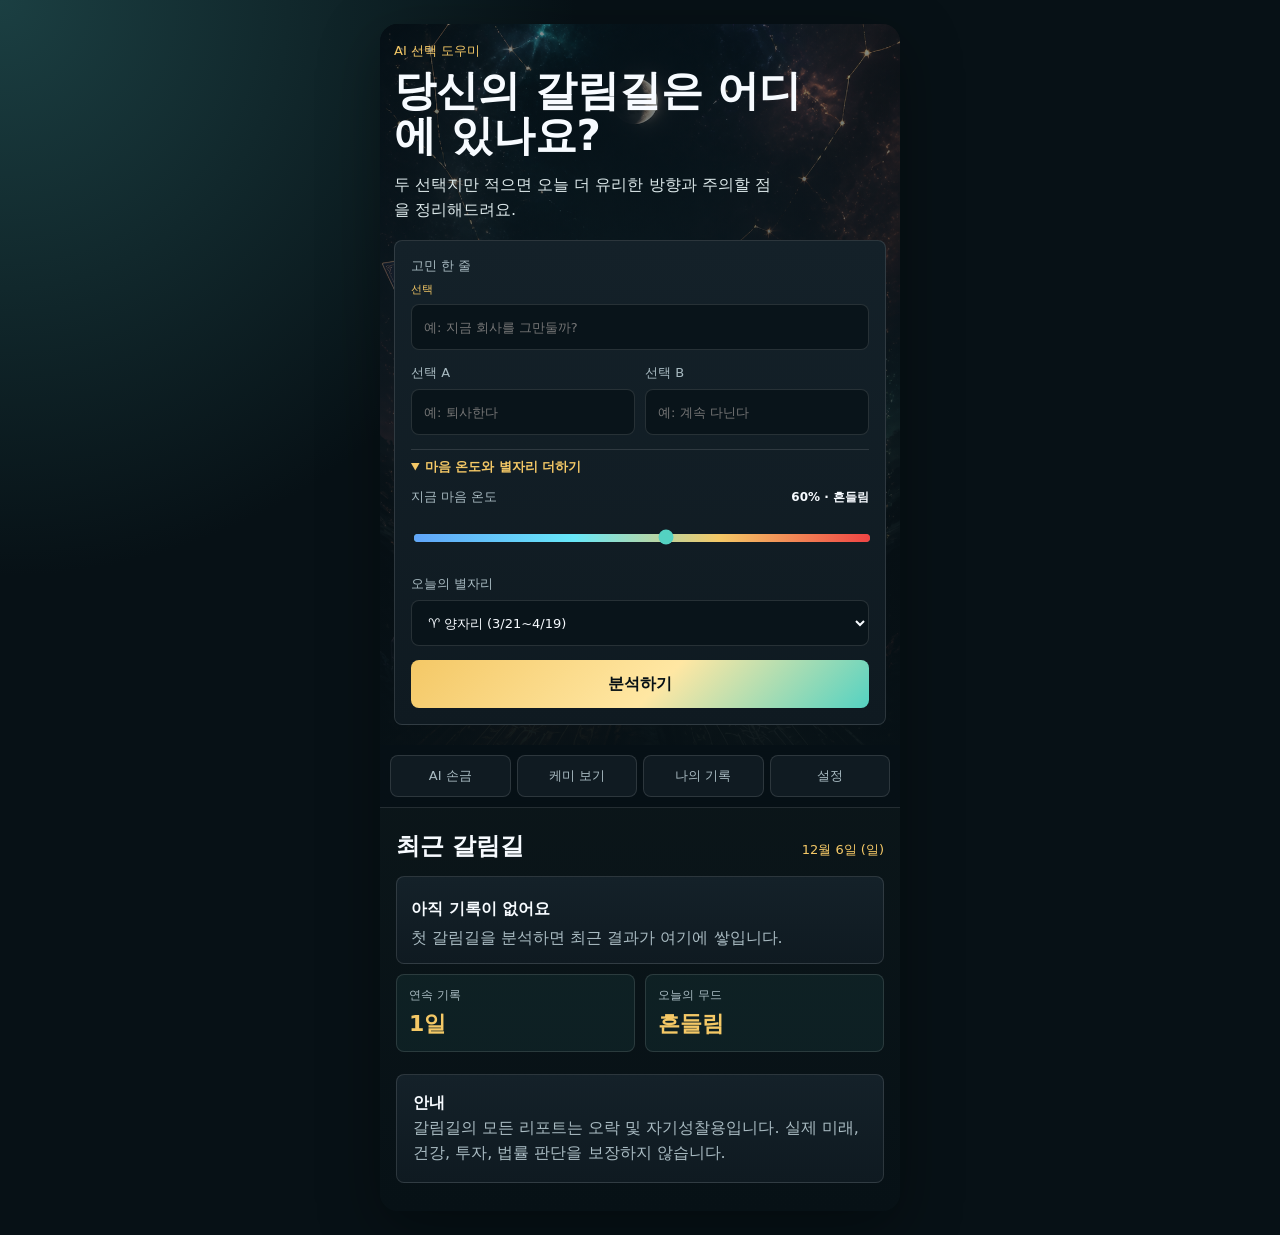
==== index.html @ 31baccf1 "Add files via upload" ====
<!doctype html>
<html lang="ko">
  <head>
    <meta charset="utf-8">
    <meta name="viewport" content="width=device-width, initial-scale=1">
    <meta name="theme-color" content="#091116">
    <title>갈림길</title>
    <link rel="manifest" href="manifest.webmanifest">
    <link rel="stylesheet" href="styles.css">
  </head>
  <body>
    <main class="app-shell">
      <section class="home-hero">
        <img class="hero-bg" src="assets/crossroads-hero.png" alt="">
        <div class="hero-shade"></div>
        <div class="home-content">
          <p class="eyebrow">AI 선택 도우미</p>
          <h1>당신의 갈림길은 어디에 있나요?</h1>
          <p class="subcopy">두 선택지만 적으면 오늘 더 유리한 방향과 주의할 점을 정리해드려요.</p>
          <form class="panel home-choice-form" id="choiceForm">
            <label>
              고민 한 줄 <span class="optional-label">선택</span>
              <input id="questionInput" type="text" placeholder="예: 지금 회사를 그만둘까?">
            </label>
            <div class="choice-pair">
              <label>
                선택 A
                <input id="choiceA" type="text" placeholder="예: 퇴사한다">
              </label>
              <label>
                선택 B
                <input id="choiceB" type="text" placeholder="예: 계속 다닌다">
              </label>
            </div>
            <details class="advanced-options" open>
              <summary>마음 온도와 별자리 더하기</summary>
              <label class="mood-control">
                <span>지금 마음 온도 <strong id="moodValue">60% · 흔들림</strong></span>
                <input id="moodInput" type="range" min="1" max="10" value="6">
              </label>
              <label>
                오늘의 별자리
                <select id="signInput"></select>
              </label>
            </details>
            <button class="wide-button" id="choiceSubmitButton" type="submit">분석하기</button>
          </form>
          <article class="analysis-loader" id="analysisLoader" aria-live="polite">
            <div class="loader-orbit"></div>
            <strong>갈림길을 읽는 중</strong>
            <p id="loaderText">고민의 무게와 선택지의 온도를 맞춰보고 있어요.</p>
          </article>
          <article class="result-card" id="choiceResult"></article>
        </div>
      </section>

      <nav class="tabbar" aria-label="주요 메뉴">
        <button class="tab" data-tab="ritual">AI 손금</button>
        <button class="tab" data-tab="chemistry">케미 보기</button>
        <button class="tab" data-tab="archive">나의 기록</button>
        <button class="tab" data-tab="settings">설정</button>
      </nav>

      <section class="home-section">
        <div class="section-head">
          <h2>최근 갈림길</h2>
          <span id="todayDate"></span>
        </div>
        <div class="recent-list" id="recentList"></div>
        <div class="home-stats">
          <div>
            <span>연속 기록</span>
            <strong id="streakCount">0일</strong>
          </div>
          <div>
            <span>오늘의 무드</span>
            <strong id="moodLabel">흔들림</strong>
          </div>
        </div>
      </section>

      <section class="screen" id="ritual">
        <div class="section-head">
          <h2>AI 손금 카드</h2>
          <span>AI palm reading</span>
        </div>
        <div class="panel palm-panel">
          <label class="upload-box" for="palmInput">
            <input id="palmInput" type="file" accept="image/*" capture="environment">
            <span class="upload-icon">+</span>
            <strong>손바닥 촬영하기</strong>
            <small>카메라로 손 전체와 손금이 선명하게 보이게 촬영해주세요.</small>
          </label>
          <div class="privacy-note">
            <strong>사진 처리 안내</strong>
            <p>손금 사진은 분석 후 즉시 삭제됩니다.</p>
            <p>사진은 제3자에게 제공되지 않습니다.</p>
          </div>
          <img id="palmPreview" class="palm-preview" alt="선택한 손바닥 사진 미리보기">
          <label class="consent-row">
            <input id="palmConsent" type="checkbox">
            <span>재미용 AI 해석을 위해 선택한 사진이 OpenAI API로 전송되는 것에 동의합니다.</span>
          </label>
          <button class="wide-button" id="palmButton" type="button">AI 손금 해석하기</button>
        </div>
        <article class="analysis-loader" id="palmLoader" aria-live="polite">
          <div class="loader-orbit"></div>
          <strong>손바닥의 흐름을 읽는 중</strong>
          <p>주요 선과 전체 인상을 살펴보고 있어요.</p>
        </article>
        <article class="result-card" id="palmResult"></article>
      </section>

      <section class="screen" id="chemistry">
        <div class="section-head">
          <h2>우리 사이 케미는?</h2>
          <span>chemistry card</span>
        </div>
        <form class="panel" id="chemistryForm">
          <label>
            어떤 사이인가요?
            <select id="relationInput">
              <option>연인</option>
              <option>부부·반려자</option>
              <option>썸</option>
              <option>친구</option>
              <option>직장 동료</option>
              <option>형제·자매</option>
              <option>부모·자녀</option>
            </select>
          </label>
          <div class="choice-pair">
            <label>
              나의 이름
              <input id="myNameInput" type="text" placeholder="예: 지수">
            </label>
            <label>
              상대 이름
              <input id="theirNameInput" type="text" placeholder="예: 민호">
            </label>
          </div>
          <div class="choice-pair">
            <label>
              나의 별자리
              <select id="chemMySign"></select>
            </label>
            <label>
              상대 별자리
              <select id="chemTheirSign"></select>
            </label>
          </div>
          <label>
            요즘 관계 온도
            <input id="relationMoodInput" type="range" min="1" max="10" value="7">
          </label>
          <label>
            요즘 궁금한 점
            <input id="chemQuestionInput" type="text" placeholder="예: 왜 대화가 자꾸 엇갈릴까?">
          </label>
          <button class="wide-button" type="submit">케미 카드 열기</button>
        </form>
        <article class="analysis-loader" id="chemistryLoader" aria-live="polite">
          <div class="loader-orbit"></div>
          <strong>둘 사이의 리듬을 맞춰보는 중</strong>
          <p>서로 닮은 점과 다른 점을 펼쳐보고 있어요.</p>
        </article>
        <article class="result-card" id="chemistryResult"></article>
      </section>

      <section class="screen" id="archive">
        <div class="section-head">
          <h2>나의 기록</h2>
          <span id="archiveCount">0 cards</span>
        </div>
        <div class="panel share-panel">
          <strong>공유용 카드</strong>
          <p>가장 최근 선택을 이미지 카드로 저장해보세요.</p>
          <button class="secondary-button" id="downloadCardButton" type="button">최근 카드 이미지 저장</button>
          <button class="ghost-button" id="shareAppButton" type="button">앱 링크 공유</button>
        </div>
        <div class="archive-list" id="archiveList"></div>
        <form class="panel checkin-panel" id="checkinForm">
          <label>
            밤 체크인
            <select id="outcomeInput">
              <option>아직 지켜보는 중</option>
              <option>생각보다 괜찮았음</option>
              <option>다른 선택이 나았을지도</option>
              <option>내 마음을 알게 됨</option>
            </select>
          </label>
          <label>
            오늘 남길 한 문장
            <input id="checkinMemo" type="text" placeholder="예: 불안했지만 말하고 나니 편했다">
          </label>
          <button class="wide-button" type="submit">가장 최근 카드에 저장</button>
        </form>
      </section>

      <section class="screen" id="settings">
        <div class="section-head">
          <h2>설정</h2>
          <span>beta</span>
        </div>
        <article class="result-card show">
          <h3>갈림길</h3>
          <p>갈림길은 정답을 대신 정해주는 앱이 아니라, 오늘의 고민을 A/B 장면으로 펼쳐 보여주는 선택 의식 앱입니다.</p>
          <p>별자리와 손금은 예언이 아니라, 내 감정과 행동을 바라보는 언어로 사용됩니다.</p>
          <p><a href="privacy.html">개인정보처리방침 보기</a></p>
        </article>
        <article class="status-panel">
          <h3>AI 손금 상태</h3>
          <p id="aiStatusText">서버 상태를 확인하고 있어요.</p>
          <button class="secondary-button" id="checkAiStatusButton" type="button">상태 다시 확인</button>
        </article>
      </section>

      <section class="notice">
        <strong>안내</strong>
        <p>갈림길의 모든 리포트는 오락 및 자기성찰용입니다. 실제 미래, 건강, 투자, 법률 판단을 보장하지 않습니다.</p>
      </section>
    </main>
    <script src="app.js"></script>
  </body>
</html>
---- styles.css ----
:root {
  color-scheme: dark;
  --bg: #071116;
  --surface: #10171c;
  --panel: #142129;
  --panel-2: #1a2a31;
  --line: rgba(255, 255, 255, 0.12);
  --text: #f7fbff;
  --muted: #a9bbc2;
  --gold: #f4c866;
  --teal: #54d2c2;
  --rose: #f79ab3;
  --shadow: 0 18px 60px rgba(0, 0, 0, 0.35);
  font-family: "Pretendard", "Apple SD Gothic Neo", "Malgun Gothic", system-ui, sans-serif;
}

* {
  box-sizing: border-box;
}

body {
  margin: 0;
  min-height: 100vh;
  background: radial-gradient(circle at top left, #1b3f42 0, #071116 36rem);
  color: var(--text);
}

button,
input,
select {
  font: inherit;
}

.app-shell {
  width: min(100%, 520px);
  min-height: 100vh;
  margin: 0 auto;
  background: linear-gradient(180deg, #071116 0%, #0d181b 45%, #071116 100%);
  box-shadow: var(--shadow);
}

.hero,
.home-hero {
  position: relative;
  overflow: hidden;
  display: flex;
  align-items: flex-end;
}

.hero {
  min-height: 72vh;
}

.home-hero {
  min-height: auto;
  padding: 18px 14px 20px;
}

.hero-bg,
.hero-shade {
  position: absolute;
  inset: 0;
  width: 100%;
  height: 100%;
}

.hero-bg {
  object-fit: cover;
}

.hero-shade {
  background: linear-gradient(180deg, rgba(7, 17, 22, 0.18), rgba(7, 17, 22, 0.92) 82%, #071116);
}

.home-hero .hero-shade {
  background: linear-gradient(180deg, rgba(7, 17, 22, 0.48), rgba(7, 17, 22, 0.96));
}

.hero-content {
  position: relative;
  padding: 0 22px 34px;
}

.home-content {
  position: relative;
  width: 100%;
}

.eyebrow,
.section-head span,
.notice a {
  color: var(--gold);
  font-size: 13px;
}

h1,
h2,
p {
  margin: 0;
}

h1 {
  margin-top: 8px;
  font-size: clamp(42px, 13vw, 64px);
  line-height: 0.98;
  letter-spacing: 0;
}

.home-hero h1 {
  max-width: 26rem;
  font-size: clamp(30px, 8vw, 42px);
  line-height: 1.08;
}

.subcopy {
  margin-top: 14px;
  color: #dce8ea;
  line-height: 1.55;
  max-width: 24rem;
}

.primary-action,
.wide-button,
.secondary-button {
  border: 0;
  color: #061015;
  background: linear-gradient(135deg, var(--gold), #ffe7a3 54%, var(--teal));
  font-weight: 800;
  cursor: pointer;
}

.primary-action {
  margin-top: 22px;
  min-height: 48px;
  padding: 0 20px;
  border-radius: 999px;
}

.tabbar {
  position: sticky;
  top: 0;
  z-index: 3;
  display: grid;
  grid-template-columns: repeat(4, 1fr);
  gap: 6px;
  padding: 10px;
  background: rgba(7, 17, 22, 0.92);
  backdrop-filter: blur(16px);
  border-bottom: 1px solid var(--line);
}

.tab {
  min-height: 42px;
  border: 1px solid var(--line);
  border-radius: 8px;
  background: #101b22;
  color: var(--muted);
  cursor: pointer;
  font-size: 13px;
}

.tab.active {
  color: #061015;
  border-color: transparent;
  background: var(--teal);
  font-weight: 800;
}

.home-choice-form {
  margin-top: 18px;
  background: rgba(12, 24, 31, 0.88);
  backdrop-filter: blur(10px);
}

.optional-label {
  color: var(--gold);
  font-size: 11px;
}

.advanced-options {
  border-top: 1px solid var(--line);
  padding-top: 8px;
}

.advanced-options summary {
  cursor: pointer;
  color: var(--gold);
  font-size: 13px;
  font-weight: 800;
}

.advanced-options label {
  margin-top: 12px;
}

.home-section {
  padding: 22px 16px 0;
}

.recent-list,
.support-grid {
  display: grid;
  gap: 10px;
}

.recent-card,
.support-card,
.link-button,
.ghost-button {
  border: 1px solid var(--line);
  border-radius: 8px;
  background: rgba(16, 27, 34, 0.95);
  color: var(--text);
  cursor: pointer;
  text-align: left;
}

.recent-card {
  display: grid;
  gap: 5px;
  min-height: 76px;
  padding: 12px;
}

.recent-card span,
.support-card span {
  color: var(--gold);
  font-size: 12px;
}

.recent-card strong {
  font-size: 15px;
}

.recent-card em {
  color: var(--muted);
  font-size: 13px;
  font-style: normal;
}

.home-stats {
  display: grid;
  grid-template-columns: 1fr 1fr;
  gap: 10px;
  margin-top: 10px;
}

.home-stats div {
  min-height: 68px;
  padding: 12px;
  border: 1px solid var(--line);
  border-radius: 8px;
  background: rgba(84, 210, 194, 0.07);
}

.home-stats span {
  display: block;
  color: var(--muted);
  font-size: 12px;
}

.home-stats strong {
  display: block;
  margin-top: 5px;
  color: var(--gold);
  font-size: 22px;
}

.support-card {
  display: grid;
  gap: 7px;
  padding: 14px;
}

.support-card strong {
  line-height: 1.4;
}

.link-button {
  min-height: 32px;
  padding: 0 10px;
  color: var(--gold);
  font-size: 12px;
  font-weight: 800;
}

.ghost-button {
  min-height: 44px;
  padding: 0 12px;
  text-align: center;
  color: var(--text);
  font-weight: 800;
}

.full-width {
  width: 100%;
  margin-top: 10px;
}

.screen {
  display: none;
  padding: 24px 16px 8px;
}

.screen.active {
  display: block;
}

.section-head {
  display: flex;
  align-items: baseline;
  justify-content: space-between;
  gap: 12px;
  margin-bottom: 14px;
}

h2 {
  font-size: 24px;
}

.panel,
.result-card,
.notice,
.status-panel {
  border: 1px solid var(--line);
  background: linear-gradient(180deg, var(--panel), #0f1a21);
  border-radius: 8px;
}

.panel {
  display: grid;
  gap: 14px;
  padding: 16px;
}

.vibe-strip {
  display: grid;
  grid-template-columns: 1fr 1fr;
  gap: 10px;
}

.vibe-strip div {
  min-height: 76px;
  padding: 12px;
  border: 1px solid var(--line);
  border-radius: 8px;
  background: rgba(84, 210, 194, 0.07);
}

.vibe-strip span {
  display: block;
  color: var(--muted);
  font-size: 12px;
}

.vibe-strip strong {
  display: block;
  margin-top: 6px;
  color: var(--gold);
  font-size: 24px;
}

label {
  display: grid;
  gap: 7px;
  color: var(--muted);
  font-size: 13px;
}

input,
select {
  width: 100%;
  min-height: 46px;
  border: 1px solid var(--line);
  border-radius: 8px;
  padding: 0 12px;
  background: #09141a;
  color: var(--text);
}

.wide-button {
  min-height: 48px;
  border-radius: 8px;
}

.mobile-early-submit {
  display: none;
}

.wide-button:disabled {
  cursor: wait;
  opacity: 0.72;
}

.secondary-button {
  width: 100%;
  min-height: 44px;
  margin-top: 14px;
  border: 1px solid rgba(244, 200, 102, 0.45);
  border-radius: 8px;
  background: transparent;
  color: var(--gold);
}

.result-card {
  display: none;
  margin-top: 14px;
  padding: 18px;
  line-height: 1.55;
}

.result-card.show,
.analysis-loader.show {
  display: block;
}

.status-panel {
  margin-top: 14px;
  padding: 16px;
  line-height: 1.55;
}

.status-panel h3 {
  margin: 0 0 8px;
}

.status-panel p {
  color: var(--muted);
}

.analysis-loader {
  display: none;
  margin-top: 14px;
  padding: 18px;
  border: 1px solid rgba(84, 210, 194, 0.28);
  border-radius: 8px;
  background: linear-gradient(180deg, rgba(20, 33, 41, 0.95), rgba(15, 26, 33, 0.95));
  text-align: center;
}

.analysis-loader strong {
  display: block;
  margin-top: 12px;
  color: var(--text);
}

.analysis-loader p {
  margin-top: 6px;
  color: var(--muted);
  font-size: 14px;
}

.loader-orbit {
  width: 52px;
  height: 52px;
  margin: 0 auto;
  border: 2px solid rgba(244, 200, 102, 0.2);
  border-top-color: var(--gold);
  border-right-color: var(--teal);
  border-radius: 50%;
  animation: spin 1.1s linear infinite;
}

@keyframes spin {
  to {
    transform: rotate(360deg);
  }
}

.result-card h3 {
  margin: 0 0 10px;
  font-size: 20px;
}

.report-hero {
  padding: 16px;
  border-radius: 8px;
  background: linear-gradient(135deg, rgba(84, 210, 194, 0.18), rgba(244, 200, 102, 0.12));
  border: 1px solid var(--line);
}

.report-hero span {
  color: var(--gold);
  font-size: 13px;
}

.report-hero h3 {
  margin-top: 8px;
  font-size: 24px;
}

.report-section {
  margin-top: 16px;
  padding-top: 16px;
  border-top: 1px solid var(--line);
}

.report-section h4 {
  margin: 0 0 8px;
  color: var(--gold);
  font-size: 15px;
}

.report-section p + p {
  margin-top: 10px;
}

.result-list {
  display: grid;
  gap: 8px;
  margin: 0;
  padding-left: 18px;
}

.result-list li {
  color: #dce8ea;
}

.advice-quote {
  margin: 0;
  padding: 14px;
  border: 1px solid rgba(244, 200, 102, 0.35);
  border-radius: 8px;
  background: rgba(244, 200, 102, 0.09);
  color: var(--text);
  font-size: 18px;
  font-weight: 900;
  line-height: 1.45;
}

.zodiac-card-row {
  display: flex;
  flex-wrap: wrap;
  gap: 10px;
}

.zodiac-card-row span {
  display: inline-flex;
  align-items: center;
  min-height: 38px;
  padding: 8px 12px;
  border: 1px solid rgba(84, 210, 194, 0.28);
  border-radius: 8px;
  background: rgba(84, 210, 194, 0.12);
  color: var(--text);
  font-weight: 800;
}

.winner-line {
  color: var(--text);
  font-size: clamp(1.7rem, 8vw, 2.7rem);
  font-weight: 900;
  line-height: 1.1;
}

.detail-report {
  color: var(--muted);
}

.word-chip-row {
  display: flex;
  flex-wrap: wrap;
  gap: 7px;
  margin: 0 0 12px;
}

.word-chip {
  display: inline-flex;
  align-items: center;
  min-height: 30px;
  padding: 6px 10px;
  border: 1px solid rgba(118, 224, 207, 0.38);
  border-radius: 999px;
  background: rgba(118, 224, 207, 0.11);
  color: var(--text);
  font-size: 12px;
  font-weight: 800;
}

.share-actions {
  display: grid;
  grid-template-columns: 1fr 1fr;
  gap: 9px;
  margin-top: 16px;
}

.share-actions .secondary-button,
.share-actions .ghost-button {
  width: 100%;
}

.metric-grid {
  display: grid;
  grid-template-columns: repeat(4, 1fr);
  gap: 8px;
  margin-bottom: 12px;
}

.metric-grid div {
  min-height: 72px;
  padding: 10px 6px;
  border: 1px solid var(--line);
  border-radius: 8px;
  background: #0b171d;
  text-align: center;
}

.metric-grid span {
  display: block;
  color: var(--muted);
  font-size: 12px;
}

.metric-grid strong {
  display: block;
  margin-top: 5px;
  color: var(--gold);
  font-size: 22px;
}

.score-row {
  display: grid;
  grid-template-columns: repeat(4, 1fr);
  gap: 8px;
  margin-top: 14px;
}

.score {
  min-height: 74px;
  padding: 10px 6px;
  border-radius: 8px;
  background: var(--panel-2);
  text-align: center;
}

.score strong {
  display: block;
  margin-top: 4px;
  color: var(--gold);
  font-size: 20px;
}

.choice-pair {
  display: grid;
  grid-template-columns: 1fr 1fr;
  gap: 10px;
}

.mood-control > span {
  display: flex;
  align-items: center;
  justify-content: space-between;
  gap: 10px;
}

.mood-control strong {
  color: var(--text);
  font-size: 12px;
  white-space: nowrap;
}

input[type="range"] {
  accent-color: var(--teal);
  padding: 0;
  background: transparent;
}

input[type="range"]::-webkit-slider-runnable-track {
  height: 8px;
  border-radius: 999px;
  background: linear-gradient(90deg, #60a5fa 0%, #67e8f9 35%, #f4c866 67%, #ef4444 100%);
}

input[type="range"]::-webkit-slider-thumb {
  margin-top: -5px;
}

input[type="range"]::-moz-range-track {
  height: 8px;
  border-radius: 999px;
  background: linear-gradient(90deg, #60a5fa 0%, #67e8f9 35%, #f4c866 67%, #ef4444 100%);
}

.path-cards {
  display: grid;
  gap: 10px;
  margin: 14px 0;
}

.path-card {
  min-height: 130px;
  padding: 14px;
  border: 1px solid var(--line);
  border-radius: 8px;
  background: #0b171d;
}

.path-card span,
.decision-line span {
  display: inline-grid;
  place-items: center;
  min-width: 30px;
  height: 30px;
  margin-bottom: 10px;
  border-radius: 999px;
  background: var(--teal);
  color: #061015;
  font-weight: 900;
}

.path-card strong {
  display: block;
  margin-bottom: 8px;
  color: var(--gold);
}

.decision-line {
  display: grid;
  grid-template-columns: auto 1fr;
  align-items: center;
  gap: 12px;
  margin: 12px 0;
  padding: 12px;
  border-radius: 8px;
  background: linear-gradient(135deg, rgba(244, 200, 102, 0.18), rgba(84, 210, 194, 0.14));
}

.decision-line span {
  margin: 0;
  background: var(--gold);
}

.archive-list {
  display: grid;
  gap: 10px;
  margin-top: 14px;
}

.checkin-panel {
  margin-top: 14px;
}

.share-panel {
  margin-bottom: 0;
}

.share-panel strong {
  color: var(--text);
}

.share-panel p {
  color: var(--muted);
}

.archive-card,
.empty-state {
  padding: 16px;
  border: 1px solid var(--line);
  border-radius: 8px;
  background: linear-gradient(180deg, var(--panel), #0f1a21);
}

.archive-card span {
  color: var(--gold);
  font-size: 13px;
}

.archive-card h3,
.empty-state strong {
  display: block;
  margin: 8px 0;
  color: var(--text);
}

.empty-state {
  color: var(--muted);
}

.empty-state.compact {
  padding: 14px;
}

.palm-panel {
  gap: 12px;
}

.upload-box {
  min-height: 152px;
  place-items: center;
  text-align: center;
  border: 1px dashed rgba(84, 210, 194, 0.5);
  border-radius: 8px;
  background: rgba(84, 210, 194, 0.06);
  cursor: pointer;
}

.upload-box input {
  display: none;
}

.upload-icon {
  display: grid;
  place-items: center;
  width: 38px;
  height: 38px;
  border-radius: 50%;
  background: var(--teal);
  color: #061015;
  font-size: 28px;
  font-weight: 700;
}

.upload-box small {
  color: var(--muted);
}

.privacy-note {
  padding: 12px;
  border: 1px solid rgba(84, 210, 194, 0.28);
  border-radius: 8px;
  background: rgba(84, 210, 194, 0.07);
}

.privacy-note strong {
  color: var(--text);
}

.privacy-note p {
  margin-top: 5px;
  color: var(--muted);
  font-size: 13px;
}

.consent-row {
  display: grid;
  grid-template-columns: 22px 1fr;
  align-items: start;
  gap: 8px;
  line-height: 1.45;
}

.consent-row input {
  width: 18px;
  min-height: 18px;
  margin-top: 2px;
  accent-color: var(--teal);
}

.palm-preview {
  display: none;
  width: 100%;
  max-height: 280px;
  object-fit: cover;
  border-radius: 8px;
  border: 1px solid var(--line);
}

.palm-preview.show {
  display: block;
}

.fine-print {
  margin-top: 14px;
  color: var(--muted);
  font-size: 12px;
}

.chemistry-score {
  display: grid;
  place-items: center;
  width: 118px;
  height: 118px;
  margin: 14px auto;
  border: 1px solid rgba(244, 200, 102, 0.48);
  border-radius: 50%;
  background: rgba(84, 210, 194, 0.09);
  text-align: center;
}

.chemistry-score span {
  color: var(--muted);
  font-size: 12px;
}

.chemistry-score strong {
  display: block;
  color: var(--gold);
  font-size: 34px;
}

.notice {
  margin: 22px 16px 28px;
  padding: 16px;
  color: var(--muted);
  line-height: 1.55;
}

.notice strong {
  color: var(--text);
}

.notice a {
  display: inline-block;
  margin-top: 10px;
  text-decoration: none;
}

a {
  color: var(--gold);
}

@media (max-width: 600px) {
  .tabbar {
    gap: 4px;
    padding: 8px 6px;
  }

  .tab {
    min-height: 40px;
    padding: 0 3px;
    font-size: 12px;
  }

  .mobile-early-submit {
    display: block;
  }

  .desktop-submit {
    display: none;
  }

  .app-shell {
    padding-bottom: max(18px, env(safe-area-inset-bottom));
  }

  .hero {
    min-height: clamp(360px, 43svh, 460px);
  }

  .hero-bg {
    object-position: center 72%;
  }

  .hero-content {
    padding: 0 20px 16px;
  }

  .subcopy {
    margin-top: 10px;
    line-height: 1.45;
  }

  .primary-action {
    margin-top: 12px;
  }

  .choice-pair {
    grid-template-columns: 1fr;
    gap: 8px;
  }

  .screen {
    padding-top: 18px;
  }

  .panel {
    gap: 10px;
    padding: 13px;
  }

  .vibe-strip div {
    min-height: 62px;
    padding: 9px;
  }

  .vibe-strip strong {
    margin-top: 3px;
    font-size: 20px;
  }

  input,
  select {
    min-height: 42px;
  }

  .score-row {
    grid-template-columns: 1fr;
  }

  .metric-grid {
    grid-template-columns: repeat(2, 1fr);
  }
}

@media (min-width: 720px) {
  body {
    padding: 24px 0;
  }

  .app-shell {
    border-radius: 18px;
    overflow: hidden;
  }
}
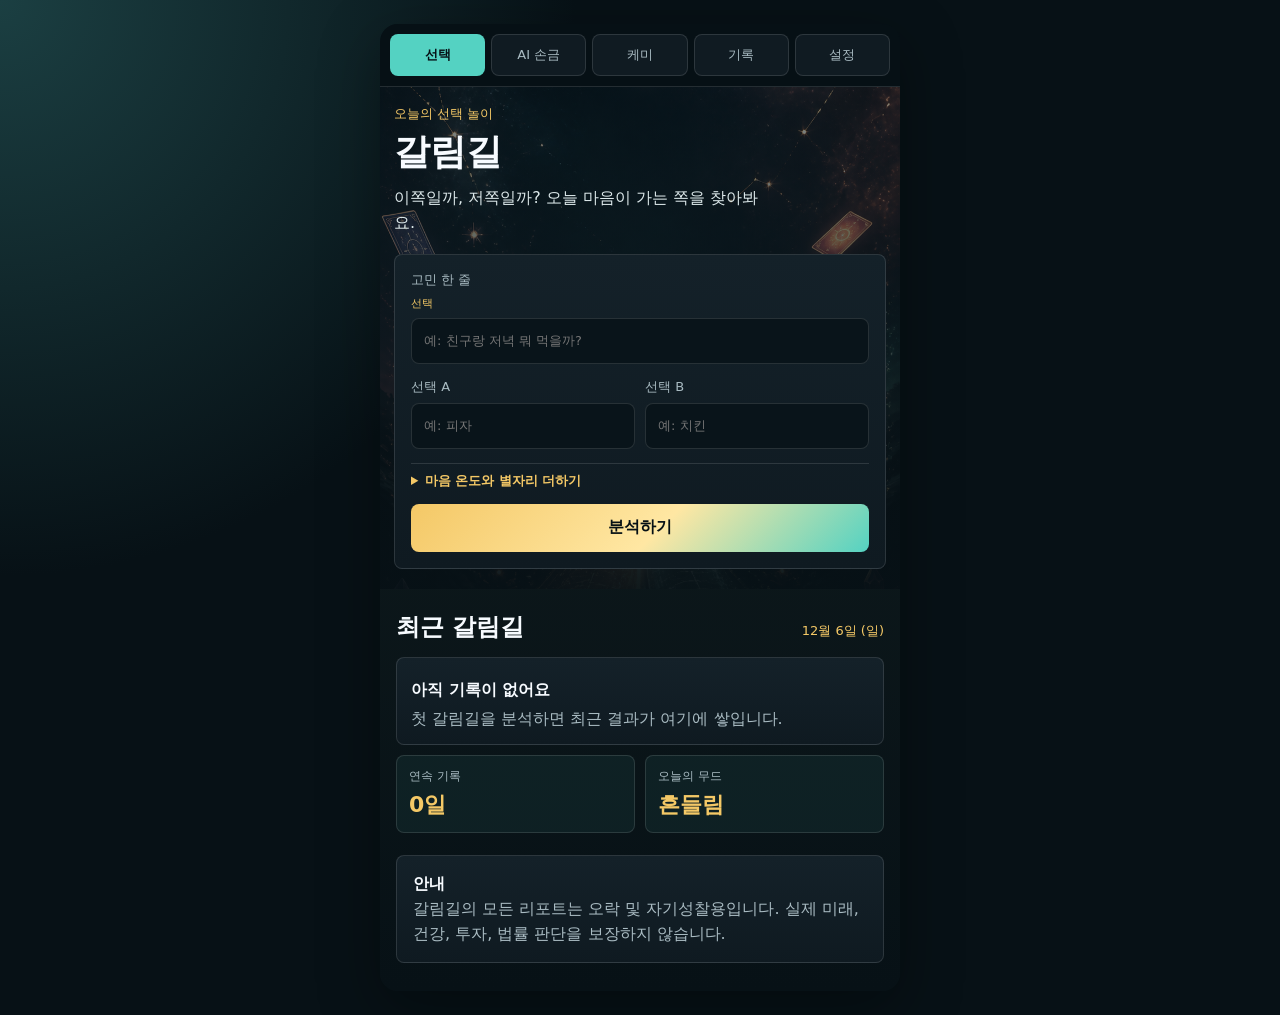
==== commit 4bd29a98: "Deploy verified Galimgil web update and native ads bridge" ====
--- a/index.html
+++ b/index.html
@@ -10,29 +10,49 @@
   </head>
   <body>
     <main class="app-shell">
+      <nav class="tabbar" aria-label="주요 메뉴">
+        <button class="tab active" data-tab="choice">선택</button>
+        <button class="tab" data-tab="ritual">AI 손금</button>
+        <button class="tab" data-tab="chemistry">케미</button>
+        <button class="tab" data-tab="archive">기록</button>
+        <button class="tab" data-tab="settings">설정</button>
+      </nav>
       <section class="home-hero">
         <img class="hero-bg" src="assets/crossroads-hero.png" alt="">
         <div class="hero-shade"></div>
         <div class="home-content">
-          <p class="eyebrow">AI 선택 도우미</p>
-          <h1>당신의 갈림길은 어디에 있나요?</h1>
-          <p class="subcopy">두 선택지만 적으면 오늘 더 유리한 방향과 주의할 점을 정리해드려요.</p>
+          <p class="eyebrow">오늘의 선택 놀이</p>
+          <h1>갈림길</h1>
+          <p class="subcopy">이쪽일까, 저쪽일까? 오늘 마음이 가는 쪽을 찾아봐요.</p>
           <form class="panel home-choice-form" id="choiceForm">
             <label>
               고민 한 줄 <span class="optional-label">선택</span>
-              <input id="questionInput" type="text" placeholder="예: 지금 회사를 그만둘까?">
+              <input id="questionInput" type="text" maxlength="200" placeholder="예: 친구랑 저녁 뭐 먹을까?">
             </label>
             <div class="choice-pair">
               <label>
                 선택 A
-                <input id="choiceA" type="text" placeholder="예: 퇴사한다">
+                <input id="choiceA" type="text" maxlength="80" placeholder="예: 피자" aria-describedby="choiceFeedback">
               </label>
               <label>
                 선택 B
-                <input id="choiceB" type="text" placeholder="예: 계속 다닌다">
+                <input id="choiceB" type="text" maxlength="80" placeholder="예: 치킨" aria-describedby="choiceFeedback">
               </label>
             </div>
-            <details class="advanced-options" open>
+            <p id="choiceFeedback" class="choice-feedback" role="status" aria-live="polite"></p>
+            <label id="choiceContextRow" hidden>
+              어떤 선택인가요?
+              <select id="choiceContext">
+                <option value="">선택해주세요</option>
+                <option value="food">음식</option>
+                <option value="beverage">음료</option>
+                <option value="shopping">물건 구매</option>
+                <option value="relationship">연락·관계</option>
+                <option value="travel">여행·장소</option>
+                <option value="daily">그 밖의 일상 선택</option>
+              </select>
+            </label>
+            <details class="advanced-options">
               <summary>마음 온도와 별자리 더하기</summary>
               <label class="mood-control">
                 <span>지금 마음 온도 <strong id="moodValue">60% · 흔들림</strong></span>
@@ -54,13 +74,6 @@
         </div>
       </section>
 
-      <nav class="tabbar" aria-label="주요 메뉴">
-        <button class="tab" data-tab="ritual">AI 손금</button>
-        <button class="tab" data-tab="chemistry">케미 보기</button>
-        <button class="tab" data-tab="archive">나의 기록</button>
-        <button class="tab" data-tab="settings">설정</button>
-      </nav>
-
       <section class="home-section">
         <div class="section-head">
           <h2>최근 갈림길</h2>
@@ -93,8 +106,8 @@
           </label>
           <div class="privacy-note">
             <strong>사진 처리 안내</strong>
-            <p>손금 사진은 분석 후 즉시 삭제됩니다.</p>
-            <p>사진은 제3자에게 제공되지 않습니다.</p>
+            <p>선택한 사진은 해석을 위해 앱 서버를 거쳐 OpenAI API로 전송됩니다.</p>
+            <p>앱 서버는 사진을 파일로 저장하지 않습니다. 외부 처리에는 OpenAI의 데이터 정책이 적용됩니다.</p>
           </div>
           <img id="palmPreview" class="palm-preview" alt="선택한 손바닥 사진 미리보기">
           <label class="consent-row">
@@ -207,6 +220,7 @@
           <p>갈림길은 정답을 대신 정해주는 앱이 아니라, 오늘의 고민을 A/B 장면으로 펼쳐 보여주는 선택 의식 앱입니다.</p>
           <p>별자리와 손금은 예언이 아니라, 내 감정과 행동을 바라보는 언어로 사용됩니다.</p>
           <p><a href="privacy.html">개인정보처리방침 보기</a></p>
+          <p id="adPrivacyEntry" hidden><button class="secondary-button" id="adPrivacyButton" type="button">개인정보 및 광고 설정</button></p>
         </article>
         <article class="status-panel">
           <h3>AI 손금 상태</h3>
@@ -220,6 +234,8 @@
         <p>갈림길의 모든 리포트는 오락 및 자기성찰용입니다. 실제 미래, 건강, 투자, 법률 판단을 보장하지 않습니다.</p>
       </section>
     </main>
+    <script src="choice-input.js"></script>
+    <script src="native-ads-events.js"></script>
     <script src="app.js"></script>
   </body>
 </html>
--- a/styles.css
+++ b/styles.css
@@ -141,7 +141,7 @@
   top: 0;
   z-index: 3;
   display: grid;
-  grid-template-columns: repeat(4, 1fr);
+  grid-template-columns: repeat(5, minmax(0, 1fr));
   gap: 6px;
   padding: 10px;
   background: rgba(7, 17, 22, 0.92);
@@ -548,10 +548,25 @@
 
 .winner-line {
   color: var(--text);
-  font-size: clamp(1.7rem, 8vw, 2.7rem);
+  font-size: 28px;
   font-weight: 900;
   line-height: 1.1;
-}
+  overflow-wrap: anywhere;
+}
+
+[hidden], .is-hidden { display: none !important; }
+.choice-feedback { color: #ffe7a3; line-height: 1.5; }
+.choice-feedback:empty { display: none; }
+.home-hero h1 { font-size: 36px; line-height: 1.15; }
+.tab { padding: 8px 2px; min-width: 0; }
+.result-card, .screen, #choiceForm { scroll-margin-top: 80px; }
+.result-card p, .result-card h3, .archive-card, .recent-card { overflow-wrap: anywhere; }
+.result-extras { margin-top: 20px; }
+.result-extras .report-section { padding: 16px 0; }
+.result-extras .advice-quote { margin: 12px 0 0; overflow-wrap: anywhere; }
+.result-reason { margin-top: 16px; line-height: 1.65; }
+.result-balance { margin-top: 16px; font-size: 14px; color: var(--teal); }
+.new-choice-button { margin-top: 12px; width: 100%; }
 
 .detail-report {
   color: var(--muted);
@@ -587,6 +602,8 @@
 .share-actions .secondary-button,
 .share-actions .ghost-button {
   width: 100%;
+  min-height: 48px;
+  margin-top: 0;
 }
 
 .metric-grid {
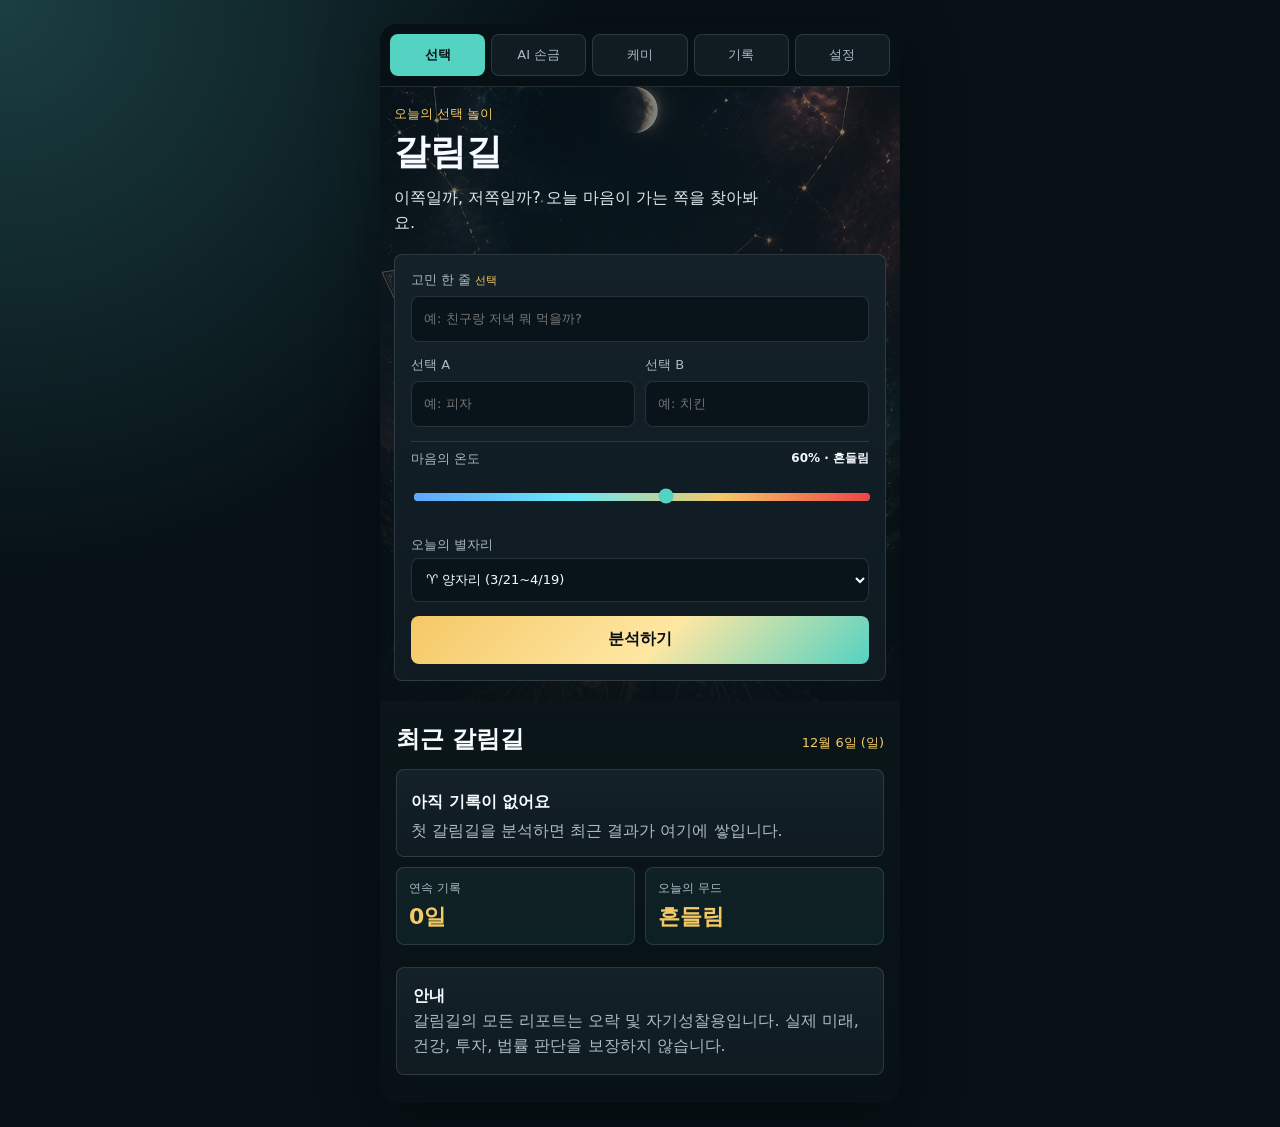
==== commit dbbc4e58: "Deploy verified permanent input controls and inline clarification" ====
--- a/index.html
+++ b/index.html
@@ -26,7 +26,7 @@
           <p class="subcopy">이쪽일까, 저쪽일까? 오늘 마음이 가는 쪽을 찾아봐요.</p>
           <form class="panel home-choice-form" id="choiceForm">
             <label>
-              고민 한 줄 <span class="optional-label">선택</span>
+              <span>고민 한 줄 <span class="optional-label">선택</span></span>
               <input id="questionInput" type="text" maxlength="200" placeholder="예: 친구랑 저녁 뭐 먹을까?">
             </label>
             <div class="choice-pair">
@@ -40,29 +40,23 @@
               </label>
             </div>
             <p id="choiceFeedback" class="choice-feedback" role="status" aria-live="polite"></p>
-            <label id="choiceContextRow" hidden>
-              어떤 선택인가요?
-              <select id="choiceContext">
-                <option value="">선택해주세요</option>
-                <option value="food">음식</option>
-                <option value="beverage">음료</option>
-                <option value="shopping">물건 구매</option>
-                <option value="relationship">연락·관계</option>
-                <option value="travel">여행·장소</option>
-                <option value="daily">그 밖의 일상 선택</option>
-              </select>
-            </label>
-            <details class="advanced-options">
-              <summary>마음 온도와 별자리 더하기</summary>
-              <label class="mood-control">
-                <span>지금 마음 온도 <strong id="moodValue">60% · 흔들림</strong></span>
+            <div id="choiceContextRow" class="choice-context" role="group" aria-label="선택의 종류" aria-describedby="choiceFeedback" hidden>
+              <input id="choiceContext" type="hidden" value="">
+              <button type="button" class="context-chip" data-choice-context="food" aria-pressed="false">음식</button>
+              <button type="button" class="context-chip" data-choice-context="beverage" aria-pressed="false">음료</button>
+              <button type="button" class="context-chip" data-choice-context="relationship" aria-pressed="false">관계</button>
+              <button type="button" class="context-chip" data-choice-context="travel" aria-pressed="false">여행</button>
+              <button type="button" class="context-chip" data-choice-context="shopping" aria-pressed="false">구매</button>
+              <button type="button" class="context-chip" data-choice-context="daily" aria-pressed="false">기타</button>
+            </div>
+              <label class="mood-control permanent-mood">
+                <span>마음의 온도 <strong id="moodValue">60% · 흔들림</strong></span>
                 <input id="moodInput" type="range" min="1" max="10" value="6">
               </label>
-              <label>
+              <label class="permanent-sign">
                 오늘의 별자리
                 <select id="signInput"></select>
               </label>
-            </details>
             <button class="wide-button" id="choiceSubmitButton" type="submit">분석하기</button>
           </form>
           <article class="analysis-loader" id="analysisLoader" aria-live="polite">
--- a/styles.css
+++ b/styles.css
@@ -177,20 +177,52 @@
   font-size: 11px;
 }
 
-.advanced-options {
+.permanent-mood {
   border-top: 1px solid var(--line);
   padding-top: 8px;
 }
 
-.advanced-options summary {
+.home-choice-form > .permanent-mood,
+.home-choice-form > .permanent-sign {
+  display: grid;
+  gap: 4px;
+  margin: 0;
+  min-width: 0;
+  font-size: 13px;
+}
+
+.permanent-sign select {
+  min-height: 44px;
+  padding: 8px 10px;
+}
+
+.choice-context:not([hidden]) {
+  display: flex;
+  flex-wrap: wrap;
+  gap: 6px;
+}
+
+.context-chip {
+  min-height: 44px;
+  min-width: 44px;
+  padding: 6px 8px;
+  border: 1px solid var(--line);
+  border-radius: 20px;
+  background: var(--surface);
+  color: var(--text);
+  font-size: 13px;
   cursor: pointer;
-  color: var(--gold);
-  font-size: 13px;
-  font-weight: 800;
-}
-
-.advanced-options label {
-  margin-top: 12px;
+}
+
+.context-chip[aria-pressed="true"] {
+  border-color: var(--teal);
+  background: #163c3b;
+  color: var(--teal);
+}
+
+.context-chip:focus-visible {
+  outline: 2px solid var(--gold);
+  outline-offset: 2px;
 }
 
 .home-section {
@@ -555,7 +587,7 @@
 }
 
 [hidden], .is-hidden { display: none !important; }
-.choice-feedback { color: #ffe7a3; line-height: 1.5; }
+.choice-feedback { color: #ffe7a3; line-height: 1.5; font-size: 13px; margin: 0; }
 .choice-feedback:empty { display: none; }
 .home-hero h1 { font-size: 36px; line-height: 1.15; }
 .tab { padding: 8px 2px; min-width: 0; }
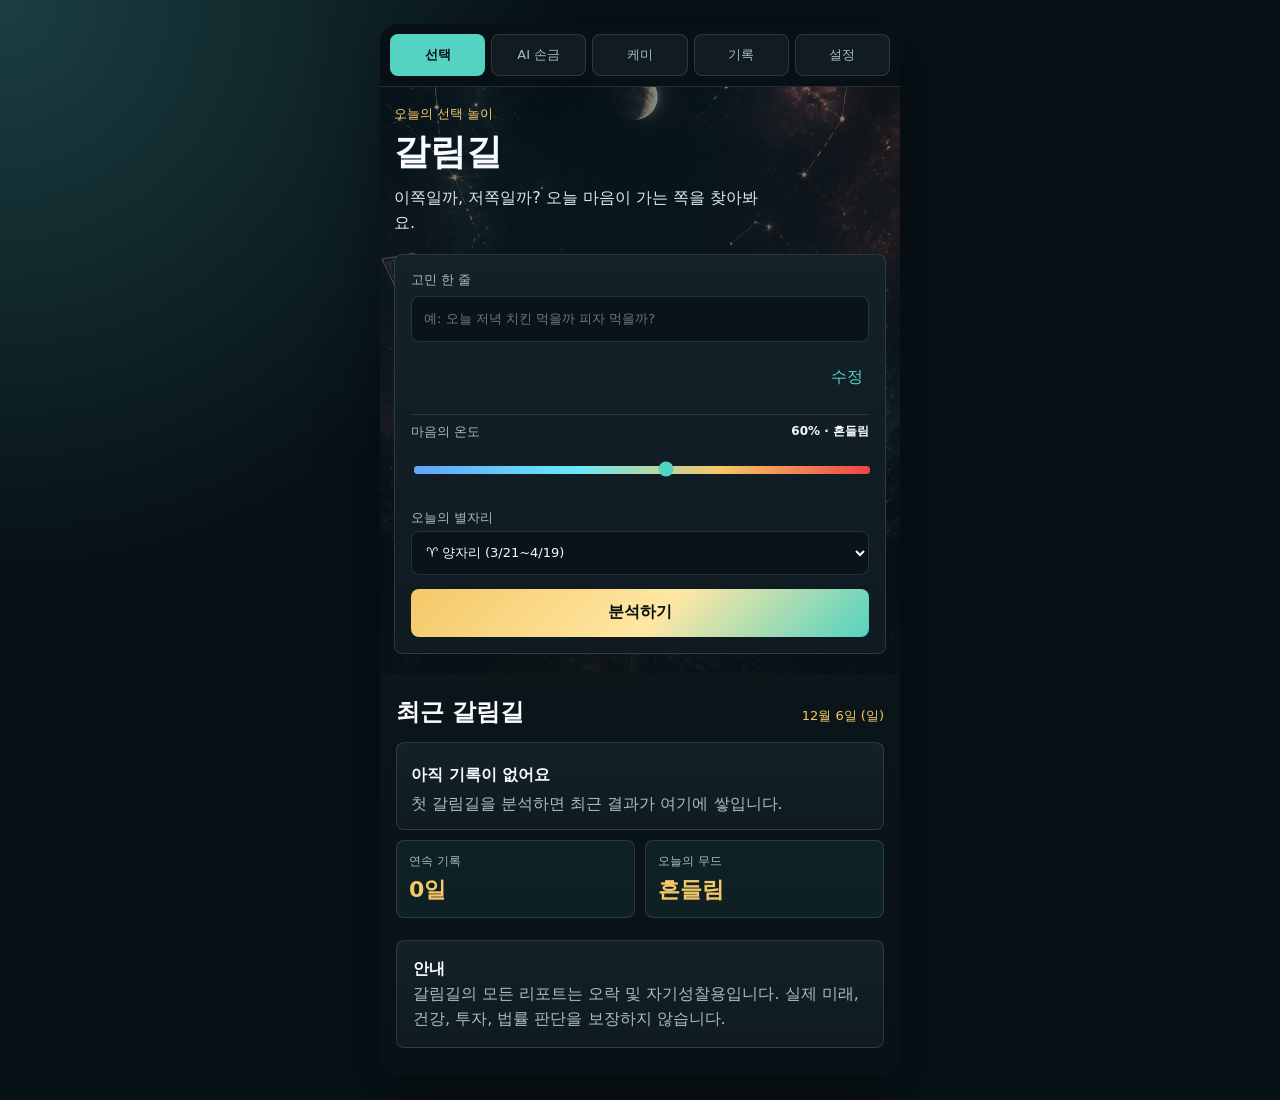
==== commit 36b09523: "Deploy verified automatic choices and palm-only ad bridge" ====
--- a/index.html
+++ b/index.html
@@ -26,10 +26,16 @@
           <p class="subcopy">이쪽일까, 저쪽일까? 오늘 마음이 가는 쪽을 찾아봐요.</p>
           <form class="panel home-choice-form" id="choiceForm">
             <label>
-              <span>고민 한 줄 <span class="optional-label">선택</span></span>
-              <input id="questionInput" type="text" maxlength="200" placeholder="예: 친구랑 저녁 뭐 먹을까?">
-            </label>
-            <div class="choice-pair">
+              <span>고민 한 줄</span>
+              <input id="questionInput" type="text" maxlength="200" placeholder="예: 오늘 저녁 치킨 먹을까 피자 먹을까?">
+            </label>
+            <div id="extractedChoices" class="extracted-choices" hidden aria-live="polite">
+              <span class="extracted-title">오늘의 갈림길</span>
+              <strong id="extractedA"></strong><span>VS</span><strong id="extractedB"></strong>
+            </div>
+            <button id="editChoices" class="edit-choices" type="button">수정</button>
+            <p id="extractionHint" class="choice-feedback" role="status"></p>
+            <div class="choice-pair" id="manualChoices" hidden>
               <label>
                 선택 A
                 <input id="choiceA" type="text" maxlength="80" placeholder="예: 피자" aria-describedby="choiceFeedback">
@@ -229,6 +235,8 @@
       </section>
     </main>
     <script src="choice-input.js"></script>
+    <script src="choice-extraction.js"></script>
+    <script src="choice-entry.js"></script>
     <script src="native-ads-events.js"></script>
     <script src="app.js"></script>
   </body>
--- a/styles.css
+++ b/styles.css
@@ -695,6 +695,12 @@
   gap: 10px;
 }
 
+#manualChoices[hidden], #extractedChoices[hidden] { display: none; }
+.extracted-choices { display: grid; grid-template-columns: minmax(0,1fr) auto minmax(0,1fr); align-items: center; gap: 8px; }
+.extracted-title { grid-column: 1 / -1; font-size: 12px; color: var(--muted); }
+.extracted-choices strong { padding: 10px; border: 1px solid var(--line); border-radius: 8px; font-size: 14px; overflow-wrap: anywhere; text-align: center; }
+.edit-choices { justify-self: end; min-height: 44px; background: transparent; border: 0; color: var(--teal); cursor: pointer; }
+
 .mood-control > span {
   display: flex;
   align-items: center;
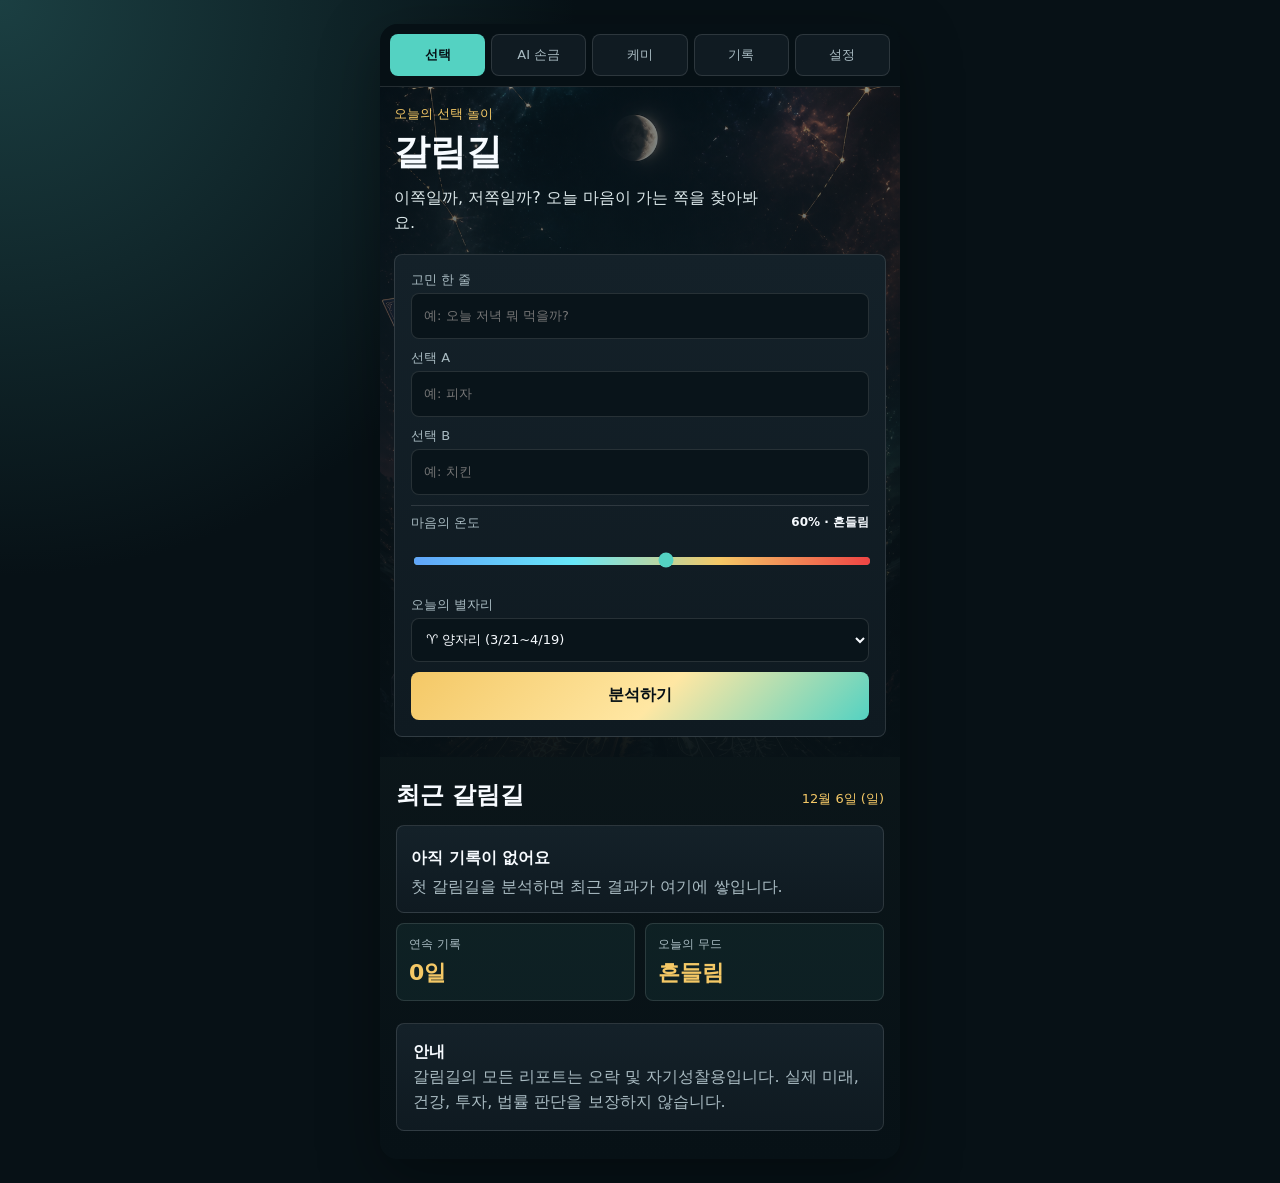
==== commit 098f071d: "Restore manual input and revalidate HTML with content-versioned assets" ====
--- a/index.html
+++ b/index.html
@@ -27,22 +27,16 @@
           <form class="panel home-choice-form" id="choiceForm">
             <label>
               <span>고민 한 줄</span>
-              <input id="questionInput" type="text" maxlength="200" placeholder="예: 오늘 저녁 치킨 먹을까 피자 먹을까?">
-            </label>
-            <div id="extractedChoices" class="extracted-choices" hidden aria-live="polite">
-              <span class="extracted-title">오늘의 갈림길</span>
-              <strong id="extractedA"></strong><span>VS</span><strong id="extractedB"></strong>
-            </div>
-            <button id="editChoices" class="edit-choices" type="button">수정</button>
-            <p id="extractionHint" class="choice-feedback" role="status"></p>
-            <div class="choice-pair" id="manualChoices" hidden>
+              <input id="questionInput" type="text" maxlength="200" enterkeyhint="next" placeholder="예: 오늘 저녁 뭐 먹을까?">
+            </label>
+            <div class="choice-pair" id="manualChoices">
               <label>
                 선택 A
-                <input id="choiceA" type="text" maxlength="80" placeholder="예: 피자" aria-describedby="choiceFeedback">
+                <input id="choiceA" type="text" maxlength="80" enterkeyhint="next" placeholder="예: 피자" aria-describedby="choiceFeedback">
               </label>
               <label>
                 선택 B
-                <input id="choiceB" type="text" maxlength="80" placeholder="예: 치킨" aria-describedby="choiceFeedback">
+                <input id="choiceB" type="text" maxlength="80" enterkeyhint="done" placeholder="예: 치킨" aria-describedby="choiceFeedback">
               </label>
             </div>
             <p id="choiceFeedback" class="choice-feedback" role="status" aria-live="polite"></p>
@@ -235,8 +229,6 @@
       </section>
     </main>
     <script src="choice-input.js"></script>
-    <script src="choice-extraction.js"></script>
-    <script src="choice-entry.js"></script>
     <script src="native-ads-events.js"></script>
     <script src="app.js"></script>
   </body>
--- a/styles.css
+++ b/styles.css
@@ -695,11 +695,9 @@
   gap: 10px;
 }
 
-#manualChoices[hidden], #extractedChoices[hidden] { display: none; }
-.extracted-choices { display: grid; grid-template-columns: minmax(0,1fr) auto minmax(0,1fr); align-items: center; gap: 8px; }
-.extracted-title { grid-column: 1 / -1; font-size: 12px; color: var(--muted); }
-.extracted-choices strong { padding: 10px; border: 1px solid var(--line); border-radius: 8px; font-size: 14px; overflow-wrap: anywhere; text-align: center; }
-.edit-choices { justify-self: end; min-height: 44px; background: transparent; border: 0; color: var(--teal); cursor: pointer; }
+.home-choice-form { gap: 10px; }
+.home-choice-form #manualChoices { grid-template-columns: minmax(0, 1fr); gap: 10px; }
+.home-choice-form label { gap: 4px; }
 
 .mood-control > span {
   display: flex;
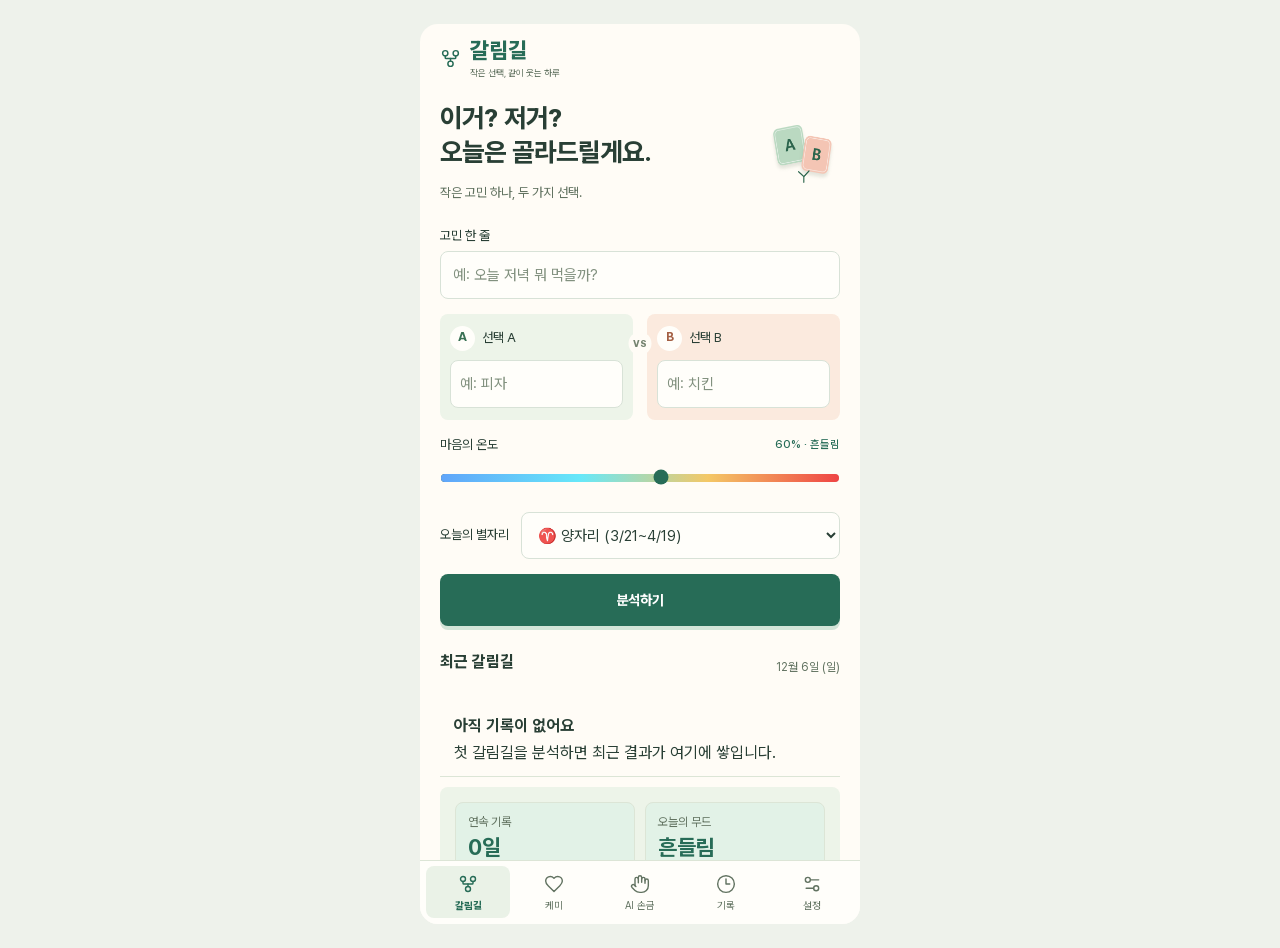
==== commit 8cbac56f: "Apply approved Soft and Lovely UI with safe Android camera compatibility" ====
--- a/index.html
+++ b/index.html
@@ -2,28 +2,27 @@
 <html lang="ko">
   <head>
     <meta charset="utf-8">
-    <meta name="viewport" content="width=device-width, initial-scale=1">
-    <meta name="theme-color" content="#091116">
+    <meta name="viewport" content="width=device-width, initial-scale=1, viewport-fit=cover">
+    <meta name="theme-color" content="#fffcf6">
     <title>갈림길</title>
     <link rel="manifest" href="manifest.webmanifest">
     <link rel="stylesheet" href="styles.css">
+    <link rel="stylesheet" href="soft-lovely.css">
   </head>
   <body>
     <main class="app-shell">
+      <header class="app-brand"><i data-lucide="git-fork" aria-hidden="true"></i><div><strong>갈림길</strong><small>작은 선택, 같이 웃는 하루</small></div></header>
       <nav class="tabbar" aria-label="주요 메뉴">
-        <button class="tab active" data-tab="choice">선택</button>
-        <button class="tab" data-tab="ritual">AI 손금</button>
-        <button class="tab" data-tab="chemistry">케미</button>
-        <button class="tab" data-tab="archive">기록</button>
-        <button class="tab" data-tab="settings">설정</button>
+        <button class="tab active" data-tab="choice"><i data-lucide="git-fork" aria-hidden="true"></i><span>갈림길</span></button>
+        <button class="tab" data-tab="chemistry"><i data-lucide="heart" aria-hidden="true"></i><span>케미</span></button>
+        <button class="tab" data-tab="ritual"><i data-lucide="hand" aria-hidden="true"></i><span>AI 손금</span></button>
+        <button class="tab" data-tab="archive"><i data-lucide="clock-3" aria-hidden="true"></i><span>기록</span></button>
+        <button class="tab" data-tab="settings"><i data-lucide="settings-2" aria-hidden="true"></i><span>설정</span></button>
       </nav>
+      <div class="app-content">
       <section class="home-hero">
-        <img class="hero-bg" src="assets/crossroads-hero.png" alt="">
-        <div class="hero-shade"></div>
         <div class="home-content">
-          <p class="eyebrow">오늘의 선택 놀이</p>
-          <h1>갈림길</h1>
-          <p class="subcopy">이쪽일까, 저쪽일까? 오늘 마음이 가는 쪽을 찾아봐요.</p>
+          <div class="choice-intro"><img src="assets/play-a.png" alt="" class="choice-art"><h1>이거? 저거?<br>오늘은 골라드릴게요.</h1><p class="subcopy">작은 고민 하나, 두 가지 선택.</p></div>
           <form class="panel home-choice-form" id="choiceForm">
             <label>
               <span>고민 한 줄</span>
@@ -31,11 +30,11 @@
             </label>
             <div class="choice-pair" id="manualChoices">
               <label>
-                선택 A
+                <span class="choice-label"><b>A</b> 선택 A</span>
                 <input id="choiceA" type="text" maxlength="80" enterkeyhint="next" placeholder="예: 피자" aria-describedby="choiceFeedback">
               </label>
               <label>
-                선택 B
+                <span class="choice-label"><b>B</b> 선택 B</span>
                 <input id="choiceB" type="text" maxlength="80" enterkeyhint="done" placeholder="예: 치킨" aria-describedby="choiceFeedback">
               </label>
             </div>
@@ -49,6 +48,10 @@
               <button type="button" class="context-chip" data-choice-context="shopping" aria-pressed="false">구매</button>
               <button type="button" class="context-chip" data-choice-context="daily" aria-pressed="false">기타</button>
             </div>
+            <div id="choiceMeaningRow" class="choice-meaning" role="group" aria-label="두 선택의 실제 차이" hidden>
+              <label><span id="meaningALabel">A는 무엇인가요?</span><input id="meaningA" type="text" maxlength="100" placeholder="어떤 활동이나 대상인지" enterkeyhint="next"></label>
+              <label><span id="meaningBLabel">B는 무엇인가요?</span><input id="meaningB" type="text" maxlength="100" placeholder="A와 어떤 점이 다른지" enterkeyhint="done"></label>
+            </div>
               <label class="mood-control permanent-mood">
                 <span>마음의 온도 <strong id="moodValue">60% · 흔들림</strong></span>
                 <input id="moodInput" type="range" min="1" max="10" value="6">
@@ -88,16 +91,19 @@
 
       <section class="screen" id="ritual">
         <div class="section-head">
-          <h2>AI 손금 카드</h2>
-          <span>AI palm reading</span>
+          <h2>손바닥에 담긴<br>나의 작은 이야기.</h2>
+          <span>가볍게 들여다보는 AI 손금.</span>
         </div>
         <div class="panel palm-panel">
-          <label class="upload-box" for="palmInput">
-            <input id="palmInput" type="file" accept="image/*" capture="environment">
-            <span class="upload-icon">+</span>
-            <strong>손바닥 촬영하기</strong>
+          <div class="upload-box">
+            <input id="palmInput" type="file" accept="image/*" hidden>
+            <span class="upload-icon"><i data-lucide="hand" aria-hidden="true"></i></span>
+            <div class="palm-photo-actions">
+              <button type="button" id="palmCameraButton" hidden><i data-lucide="camera" aria-hidden="true"></i>사진 촬영하기</button>
+              <button type="button" id="palmAlbumButton"><i data-lucide="image" aria-hidden="true"></i>앨범에서 선택</button>
+            </div>
             <small>카메라로 손 전체와 손금이 선명하게 보이게 촬영해주세요.</small>
-          </label>
+          </div>
           <div class="privacy-note">
             <strong>사진 처리 안내</strong>
             <p>선택한 사진은 해석을 위해 앱 서버를 거쳐 OpenAI API로 전송됩니다.</p>
@@ -120,8 +126,8 @@
 
       <section class="screen" id="chemistry">
         <div class="section-head">
-          <h2>우리 사이 케미는?</h2>
-          <span>chemistry card</span>
+          <h2>우리 사이,<br>어떤 케미일까?</h2>
+          <span>둘이 보면 더 재밌는 오늘의 궁합.</span>
         </div>
         <form class="panel" id="chemistryForm">
           <label>
@@ -176,7 +182,7 @@
 
       <section class="screen" id="archive">
         <div class="section-head">
-          <h2>나의 기록</h2>
+          <h2>쌓여가는 나의 선택</h2>
           <span id="archiveCount">0 cards</span>
         </div>
         <div class="panel share-panel">
@@ -206,8 +212,8 @@
 
       <section class="screen" id="settings">
         <div class="section-head">
-          <h2>설정</h2>
-          <span>beta</span>
+          <h2>편하게 쓰기 위한<br>작은 설정들.</h2>
+          <span>설정</span>
         </div>
         <article class="result-card show">
           <h3>갈림길</h3>
@@ -227,9 +233,13 @@
         <strong>안내</strong>
         <p>갈림길의 모든 리포트는 오락 및 자기성찰용입니다. 실제 미래, 건강, 투자, 법률 판단을 보장하지 않습니다.</p>
       </section>
+      </div>
     </main>
     <script src="choice-input.js"></script>
     <script src="native-ads-events.js"></script>
+    <script src="choice-runtime.js"></script>
     <script src="app.js"></script>
+    <script src="assets/lucide.min.js"></script>
+    <script src="ui-shell.js"></script>
   </body>
 </html>
--- a/styles.css
+++ b/styles.css
@@ -589,6 +589,10 @@
 [hidden], .is-hidden { display: none !important; }
 .choice-feedback { color: #ffe7a3; line-height: 1.5; font-size: 13px; margin: 0; }
 .choice-feedback:empty { display: none; }
+.choice-meaning:not([hidden]) { display: grid; grid-template-columns: minmax(0, 1fr) minmax(0, 1fr); gap: 8px; }
+.choice-meaning label { min-width: 0; font-size: 12px; overflow-wrap: anywhere; }
+.choice-meaning input { width: 100%; min-width: 0; }
+.choice-meaning .meaning-axis { grid-column: 1 / -1; }
 .home-hero h1 { font-size: 36px; line-height: 1.15; }
 .tab { padding: 8px 2px; min-width: 0; }
 .result-card, .screen, #choiceForm { scroll-margin-top: 80px; }
--- a/soft-lovely.css
+++ b/soft-lovely.css
@@ -0,0 +1,20 @@
+@font-face{font-family:GalimgilSoft;src:url('assets/PretendardVariable.woff2') format('woff2');font-weight:45 920;font-display:swap}
+:root{color-scheme:light;--bg:#fffcf6;--surface:#fffefa;--panel:#edf4e9;--panel-2:#fbe4d5;--line:#dce5d6;--text:#293f35;--muted:#627361;--gold:#397154;--teal:#276c57;--rose:#9a5942;--shadow:none;font-family:GalimgilSoft,'Malgun Gothic',sans-serif}
+*{letter-spacing:0}body{background:#eef2eb;color:var(--text);min-height:100vh}button,input,select{font-family:inherit}button{touch-action:manipulation}button:focus-visible,a:focus-visible,input:focus-visible,select:focus-visible{outline:3px solid #478766;outline-offset:3px}button,input,select{min-height:44px}svg{width:21px;height:21px;stroke-width:1.7;flex-shrink:0}
+.app-shell{background:var(--bg);width:min(100%,440px);height:100vh;height:100dvh;min-height:0;display:flex;flex-direction:column;overflow:hidden;box-shadow:none}.app-brand{display:flex;gap:9px;align-items:center;min-height:64px;padding:12px 20px 7px;flex-shrink:0;color:var(--teal)}.app-brand strong{display:block;font-size:22px;line-height:1.1;font-weight:800}.app-brand small{display:block;font-size:9px;line-height:1.5;margin-top:4px;color:var(--muted)}.app-content{order:1;flex:1;min-height:0;overflow-y:auto;overscroll-behavior-y:contain;scroll-padding:12px;scrollbar-width:thin;scrollbar-color:#cbdcc8 transparent}.tabbar{order:2;position:relative;top:auto;bottom:auto;display:grid;grid-template-columns:repeat(5,minmax(0,1fr));gap:2px;padding:5px 6px max(6px,env(safe-area-inset-bottom));background:#fffefa;border:0;border-top:1px solid var(--line);backdrop-filter:none;flex-shrink:0;z-index:3}.tab{display:flex;flex-direction:column;align-items:center;justify-content:center;gap:5px;min-height:52px;padding:5px 2px;font-size:10px;color:var(--muted);background:transparent;border:0;border-radius:8px}.tab.active{background:#eaf2e7;color:#276c57}.tab svg{width:20px;height:20px}
+.home-hero{display:block;min-height:0;overflow:visible;padding:13px 20px 0;background:none}.home-content{padding:0}.choice-intro{min-height:91px;margin:0 0 22px}.choice-art{float:right;width:84px;height:92px;margin:4px -4px 0 6px}.home-hero h1{font-size:26px;line-height:1.32;margin:0;max-width:none;font-weight:750;letter-spacing:0}.subcopy{color:var(--muted);font-size:13px;margin:12px 0 0;line-height:1.7}.panel,.home-choice-form{background:none;border:0;box-shadow:none;padding:0;border-radius:0;backdrop-filter:none}.home-choice-form{margin-top:0;gap:15px}.panel label{color:var(--text);font-size:13px;line-height:1.6;min-width:0}.panel input:not([type=range]):not([type=checkbox]),.panel select{background:#fffefa;border:1px solid #d8e2d7;border-radius:8px;color:var(--text);font-size:15px;min-height:47px;padding:11px 12px;width:100%;min-width:0;max-width:100%}.panel input::placeholder{color:#82917f;opacity:1}.choice-pair{grid-template-columns:repeat(2,minmax(0,1fr));gap:12px}.choice-pair>label{min-width:0}#manualChoices{position:relative;gap:14px}#manualChoices>label{background:#edf4e9;padding:12px 10px;border-radius:8px;gap:9px}#manualChoices>label:last-child{background:#fbeade}#manualChoices input{padding:11px 9px}#manualChoices:after{content:'VS';position:absolute;left:50%;top:18px;transform:translateX(-50%);width:23px;height:23px;display:grid;place-items:center;background:var(--bg);border-radius:50%;font-size:9px;font-weight:800;color:#74836f;pointer-events:none}.choice-label{display:flex;align-items:center;gap:7px}.choice-label b{display:grid;place-items:center;width:25px;height:25px;background:#fffefa;border-radius:50%;color:#397154;font-size:12px}.choice-pair label:last-child .choice-label b{color:#a35f43}.permanent-mood{border:0;padding-top:0}.mood-control>span{display:flex;align-items:center;justify-content:space-between;gap:6px}.mood-control strong{font-size:11px;color:var(--teal);font-weight:500}.home-choice-form>.permanent-sign{display:grid;grid-template-columns:auto minmax(0,1fr);align-items:center;gap:12px}input[type=range]{accent-color:#276c57;min-height:38px;width:100%;margin:0}.wide-button,.primary-action{background:#276c57;color:#fff;border:0;box-shadow:none;border-radius:8px;min-height:52px;padding:12px 16px;font-size:14px;font-weight:750}.home-choice-form>.wide-button{box-shadow:0 4px 0 #d3e5d8}.secondary-button,.ghost-button{background:#fffefa;border:1px solid #d7e2d7;border-radius:8px;min-height:48px;padding:11px 12px;color:var(--text);font-size:13px;font-weight:650}.wide-button:disabled{opacity:.5}button:hover{filter:brightness(.98)}
+.home-section{padding:25px 20px 0}.section-head{display:block;margin-bottom:20px}.section-head h2{font-size:26px;line-height:1.4;letter-spacing:0;color:var(--text);font-weight:740}.section-head span{display:block;margin-top:8px;color:var(--muted);font-size:12px}.home-section .section-head{display:flex;justify-content:space-between;align-items:center}.home-section .section-head h2{font-size:16px}.screen{padding:13px 20px 20px}.screen.active{display:block}.empty-state,.recent-card,.archive-card{background:none;border:0;border-bottom:1px solid var(--line);border-radius:0;box-shadow:none;padding:18px 0;color:var(--text)}.empty-state strong,.recent-card strong,.archive-card h3{color:var(--text)}.recent-card span,.recent-card em,.archive-card>span,.archive-card p{color:var(--muted)}.recent-card strong{font-size:14px}.home-stats{border:0;background:#edf4e9;border-radius:8px;padding:15px;font-size:12px}.home-stats strong{color:var(--teal)}.notice{background:none;border:0;padding:24px 20px;color:var(--muted);font-size:11px;line-height:1.8}.notice strong{color:var(--muted)}
+.result-card{background:none;border:0;box-shadow:none;padding:0;margin-top:20px;color:var(--text);border-radius:0}.result-card p{color:var(--text);font-size:14px;line-height:1.85}.report-hero{background:none;border:0;border-bottom:1px solid var(--line);padding:0 0 20px;border-radius:0}.report-hero>span{font-size:11px;color:var(--muted)}.report-hero h3{font-size:28px;line-height:1.45;color:var(--text);margin:12px 0 8px}.report-hero .winner-line{font-size:36px;font-weight:820;line-height:1.35}.report-hero p{color:var(--muted);font-size:12px}.result-reason{font-size:15px!important;line-height:1.85!important;margin:20px 0 22px}.result-extras{margin-top:0}.report-section,.result-extras .report-section{border-top:1px solid var(--line);padding:18px 0;margin-top:0}.report-section h4{font-size:14px;color:var(--teal);margin:0 0 10px}.report-section p{color:var(--text)}.result-extras [data-future-section]{background:#e7f1e4;border:0;border-top:3px solid #bcd7b9;border-radius:8px;padding:18px;margin:0 0 17px}.result-extras [data-capture-section]{background:#fbe4d5;border:0;border-top:3px solid #efc0a8;border-radius:8px;padding:21px 19px;margin:0 0 25px}.result-extras [data-future-section] h4{color:#32684d;font-size:12px}.result-extras [data-capture-section] h4{color:#8a4f36;font-size:12px}.result-extras .advice-quote{border:0;background:none;color:var(--text);border-radius:0;padding:0;margin:13px 0 0;font-size:19px;font-weight:670;line-height:1.75;word-break:keep-all;overflow-wrap:anywhere}.result-extras [data-capture-section] .advice-quote{font-size:22px;font-weight:770;line-height:1.65}.result-extras [data-capture-section]:after{content:'갈림길 · 오늘의 한 줄';display:block;margin-top:18px;padding-top:13px;border-top:1px dashed #dcbaa6;color:#8c6653;font-size:10px}.zodiac-card-row{gap:7px}.zodiac-card-row span{background:#edf4e9;color:#397154;border:0;border-radius:6px;padding:7px 10px;min-height:32px;font-size:12px}.result-card .fine-print{color:var(--muted);font-size:11px;margin:10px 0 20px}.result-balance{border-top:1px solid var(--line);padding-top:18px;color:var(--teal)!important;font-weight:650}.share-actions{display:flex;gap:10px;flex-wrap:wrap;margin-top:20px}.share-actions button{flex:1;min-width:100px}.new-choice-button{margin:12px 0 0}.future-pending{padding:22px 18px;background:#e7f1e4;border-radius:8px;margin-bottom:17px;font-size:13px;color:var(--muted)}
+.home-content:has(#choiceResult.show #newChoiceButton)>.choice-intro,.home-content:has(#choiceResult.show #newChoiceButton)>#choiceForm{display:none}.analysis-loader{border:0;border-radius:8px;background:#edf4e9;color:var(--text)}.analysis-loader p{color:var(--muted)}.loader-orbit{border-color:#d1e3cc;border-top-color:#397154;border-right-color:#a7c9b1}.choice-feedback{color:#77563e;font-size:13px}.choice-context{background:none}.context-chip{background:#eef4e9;color:#49674f;border-color:#cfdfc9;min-height:44px}.context-chip[aria-pressed=true]{background:#dcebd5;color:#276c57;border-color:#92b486}.choice-meaning{background:#eaf2e6;border-left:3px solid #87b58e;padding:12px;border-radius:8px}.choice-meaning input{font-size:13px!important}
+.upload-box{background:#eef5e9;border:1px solid #cbdec2;border-radius:8px;padding:22px 18px 19px;min-height:214px;position:relative;overflow:hidden}.upload-box .upload-icon{background:none;color:#3b7a58;width:80px;height:80px;border:0;display:grid;place-items:center;margin:0 auto 12px}.upload-icon svg{width:76px;height:76px;stroke-width:1.4}.upload-box strong{background:#276c57;color:white;padding:12px 18px;border-radius:8px;font-size:15px;max-width:250px;width:100%;margin:auto;display:block}.upload-box small{color:#597257;font-size:12px;line-height:1.7;margin-top:11px;display:block}.upload-box:before,.upload-box:after{content:'';position:absolute;top:18px;width:26px;height:26px;border:solid #91b29a;pointer-events:none}.upload-box:before{left:20px;border-width:2px 0 0 2px;border-radius:7px 0 0}.upload-box:after{right:20px;border-width:2px 2px 0 0;border-radius:0 7px 0 0}.privacy-note{background:none;border:0;padding:0;color:var(--muted);font-size:12px;line-height:1.9}.privacy-note p,.privacy-note strong{color:var(--muted);font-size:12px}.consent-row{padding:0;border:0;background:none;color:var(--text);font-size:12px!important;line-height:1.8;min-height:48px}.consent-row input{accent-color:#276c57;width:20px;height:20px;min-height:20px}.palm-preview{border-radius:8px}.chemistry-score{background:none;border:0;border-radius:0;padding:20px 0}.chemistry-score strong{color:#397661;font-size:76px;line-height:1.2}.chemistry-score span{color:var(--muted)}.metric-grid{gap:10px;background:none}.metric-grid>div{background:#edf4e9;border:0;border-radius:8px;padding:12px}.metric-grid span{color:var(--muted);font-size:12px}.metric-grid strong{color:#397154}.metric-grid+.report-section{margin-top:22px}.detail-report,.result-list li{color:var(--muted)}.status-panel{background:none;border:0;border-top:1px solid var(--line);border-radius:0;padding:20px 0;margin-top:22px}.status-panel h3{color:var(--text)}.status-panel p{color:var(--muted);line-height:1.8;margin:10px 0}.share-panel{padding:0 0 20px;border-bottom:1px solid var(--line);margin-bottom:20px}.share-panel p{font-size:13px;color:var(--muted);line-height:1.8}.checkin-panel{padding-top:22px;margin-top:20px;border-top:1px solid var(--line)}#settings a{color:#276c57;text-underline-offset:4px;display:inline-flex;align-items:center;min-height:44px}#settings .result-card p{color:var(--muted)}[hidden],.is-hidden{display:none!important}.result-card,.screen,#choiceForm{scroll-margin-top:12px}input,select,button,blockquote,p,h1,h2,h3,h4{max-width:100%}blockquote,p,h1,h2,h3,h4{overflow-wrap:anywhere}
+@media(max-width:340px){.home-hero,.screen{padding-left:16px;padding-right:16px}.app-brand{padding-left:16px}.home-hero h1{font-size:24px}.choice-art{width:62px;height:78px}.choice-pair{gap:8px}#manualChoices{gap:10px}#manualChoices>label{padding:10px 8px}#manualChoices input{padding:10px 7px;font-size:14px}.home-choice-form>.permanent-sign{gap:8px}.permanent-sign select{font-size:12px}.result-extras [data-capture-section] .advice-quote{font-size:20px}.report-hero .winner-line{font-size:32px}.metric-grid{grid-template-columns:repeat(2,minmax(0,1fr))}.choice-meaning:not([hidden]){grid-template-columns:1fr}.section-head h2{font-size:24px}}
+.home-choice-form #manualChoices{grid-template-columns:repeat(2,minmax(0,1fr));gap:14px}
+.report-hero .winner-line,.result-reason,.advice-quote{word-break:keep-all;overflow-wrap:anywhere}
+.privacy-page .app-shell{height:auto;min-height:100dvh;overflow:visible}.privacy-page .screen{padding-top:28px}.privacy-page .report-section p{line-height:1.85}.privacy-page .section-head h2{font-size:24px}
+/* Installed Android versions use --bg as their startup readiness marker. */
+:root{--bg:#071116;--soft-bg:#fffcf6}
+.app-shell,#manualChoices:after{background:var(--soft-bg)}
+/* Keep the installed WebView's form-width readiness check valid on restored results. */
+.home-content:has(#choiceResult.show #newChoiceButton)>#choiceForm{display:grid;position:absolute;width:100%;height:0;overflow:hidden;visibility:hidden;pointer-events:none}
+@media(prefers-reduced-motion:reduce){*,*:before,*:after{animation:none!important;scroll-behavior:auto!important;transition:none!important}}
+.palm-photo-actions{display:grid;gap:8px;max-width:280px;margin:auto;width:100%}.palm-photo-actions button{display:flex;align-items:center;justify-content:center;gap:8px;min-height:48px;padding:12px;border-radius:8px;background:#276c57;color:#fff;font-size:15px;border:1px solid #276c57}.palm-photo-actions #palmAlbumButton{background:#fffaf4;color:#276c57;border-color:#bad1c1}.palm-photo-actions svg{width:20px;height:20px;flex-shrink:0}
